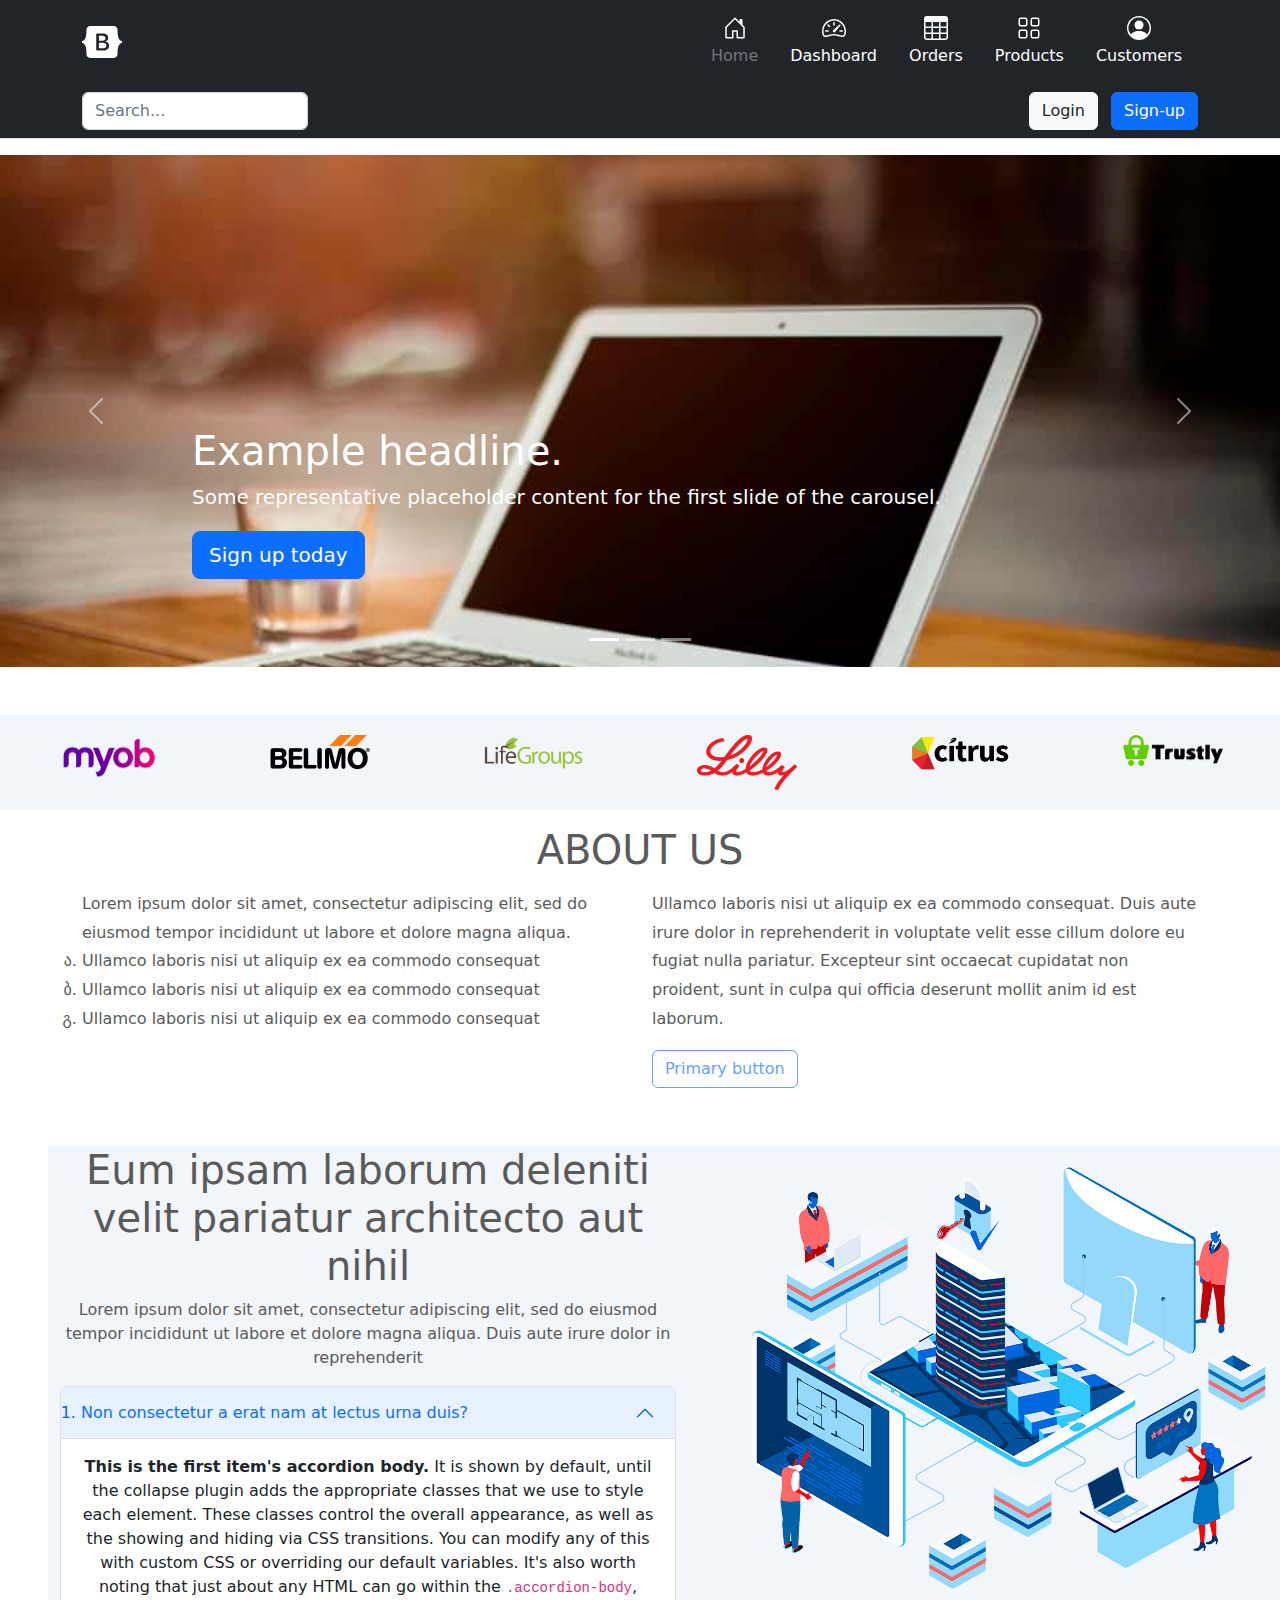
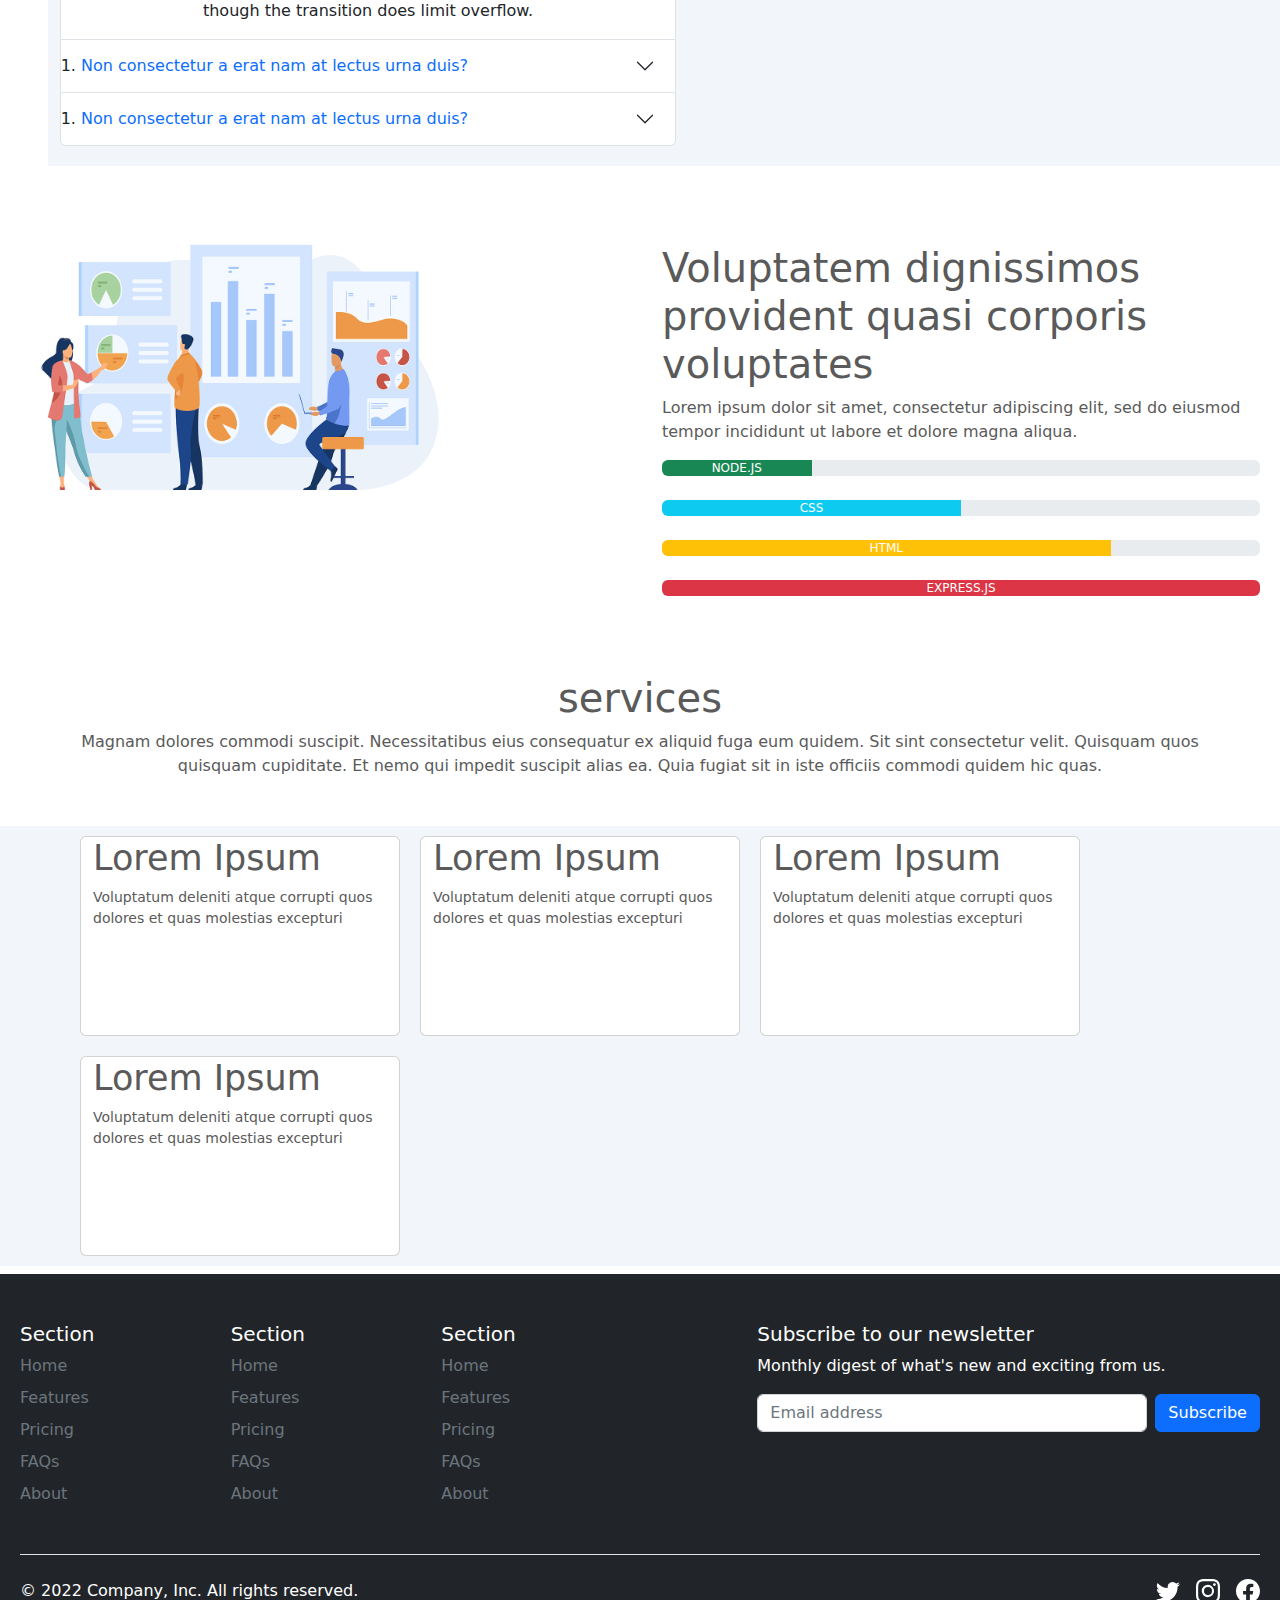
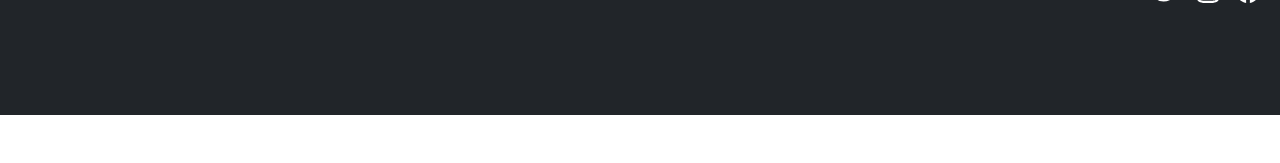
==== index.html @ 11ed3be1 "my first repo on yep program" ====
<!DOCTYPE html>
<html lang="en">

<head>
  <meta charset="UTF-8" />
  <meta http-equiv="X-UA-Compatible" content="IE=edge" />
  <meta name="viewport" content="width=device-width, initial-scale=1.0" />
  <link rel="stylesheet" href="css/bootstrap.min.css" />
  <link rel="stylesheet" href="assignment.css" />
  <link rel="stylesheet" href="styles.css">
  <title>Landing Page</title>
</head>

<body>

  <svg xmlns="http://www.w3.org/2000/svg" style="display: none;">
    <symbol id="bootstrap" viewBox="0 0 118 94">
      <title>Bootstrap</title>
      <path fill="#FFF" fill-rule="evenodd" clip-rule="evenodd"
        d="M24.509 0c-6.733 0-11.715 5.893-11.492 12.284.214 6.14-.064 14.092-2.066 20.577C8.943 39.365 5.547 43.485 0 44.014v5.972c5.547.529 8.943 4.649 10.951 11.153 2.002 6.485 2.28 14.437 2.066 20.577C12.794 88.106 17.776 94 24.51 94H93.5c6.733 0 11.714-5.893 11.491-12.284-.214-6.14.064-14.092 2.066-20.577 2.009-6.504 5.396-10.624 10.943-11.153v-5.972c-5.547-.529-8.934-4.649-10.943-11.153-2.002-6.484-2.28-14.437-2.066-20.577C105.214 5.894 100.233 0 93.5 0H24.508zM80 57.863C80 66.663 73.436 72 62.543 72H44a2 2 0 01-2-2V24a2 2 0 012-2h18.437c9.083 0 15.044 4.92 15.044 12.474 0 5.302-4.01 10.049-9.119 10.88v.277C75.317 46.394 80 51.21 80 57.863zM60.521 28.34H49.948v14.934h8.905c6.884 0 10.68-2.772 10.68-7.727 0-4.643-3.264-7.207-9.012-7.207zM49.948 49.2v16.458H60.91c7.167 0 10.964-2.876 10.964-8.281 0-5.406-3.903-8.178-11.425-8.178H49.948z">
      </path>
    </symbol>
    <symbol id="home" viewBox="0 0 16 16">
      <path fill="#FFF"
        d="M8.354 1.146a.5.5 0 0 0-.708 0l-6 6A.5.5 0 0 0 1.5 7.5v7a.5.5 0 0 0 .5.5h4.5a.5.5 0 0 0 .5-.5v-4h2v4a.5.5 0 0 0 .5.5H14a.5.5 0 0 0 .5-.5v-7a.5.5 0 0 0-.146-.354L13 5.793V2.5a.5.5 0 0 0-.5-.5h-1a.5.5 0 0 0-.5.5v1.293L8.354 1.146zM2.5 14V7.707l5.5-5.5 5.5 5.5V14H10v-4a.5.5 0 0 0-.5-.5h-3a.5.5 0 0 0-.5.5v4H2.5z" />
    </symbol>
    <symbol id="speedometer2" viewBox="0 0 16 16">
      <path fill="#FFF"
        d="M8 4a.5.5 0 0 1 .5.5V6a.5.5 0 0 1-1 0V4.5A.5.5 0 0 1 8 4zM3.732 5.732a.5.5 0 0 1 .707 0l.915.914a.5.5 0 1 1-.708.708l-.914-.915a.5.5 0 0 1 0-.707zM2 10a.5.5 0 0 1 .5-.5h1.586a.5.5 0 0 1 0 1H2.5A.5.5 0 0 1 2 10zm9.5 0a.5.5 0 0 1 .5-.5h1.5a.5.5 0 0 1 0 1H12a.5.5 0 0 1-.5-.5zm.754-4.246a.389.389 0 0 0-.527-.02L7.547 9.31a.91.91 0 1 0 1.302 1.258l3.434-4.297a.389.389 0 0 0-.029-.518z" />
      <path fill="#FFF" fill-rule="evenodd"
        d="M0 10a8 8 0 1 1 15.547 2.661c-.442 1.253-1.845 1.602-2.932 1.25C11.309 13.488 9.475 13 8 13c-1.474 0-3.31.488-4.615.911-1.087.352-2.49.003-2.932-1.25A7.988 7.988 0 0 1 0 10zm8-7a7 7 0 0 0-6.603 9.329c.203.575.923.876 1.68.63C4.397 12.533 6.358 12 8 12s3.604.532 4.923.96c.757.245 1.477-.056 1.68-.631A7 7 0 0 0 8 3z" />
    </symbol>
    <symbol id="table" viewBox="0 0 16 16">
      <path fill="#FFF"
        d="M0 2a2 2 0 0 1 2-2h12a2 2 0 0 1 2 2v12a2 2 0 0 1-2 2H2a2 2 0 0 1-2-2V2zm15 2h-4v3h4V4zm0 4h-4v3h4V8zm0 4h-4v3h3a1 1 0 0 0 1-1v-2zm-5 3v-3H6v3h4zm-5 0v-3H1v2a1 1 0 0 0 1 1h3zm-4-4h4V8H1v3zm0-4h4V4H1v3zm5-3v3h4V4H6zm4 4H6v3h4V8z" />
    </symbol>
    <symbol id="people-circle" viewBox="0 0 16 16">
      <path fill="#FFF" d="M11 6a3 3 0 1 1-6 0 3 3 0 0 1 6 0z" />
      <path fill="#FFF" fill-rule="evenodd"
        d="M0 8a8 8 0 1 1 16 0A8 8 0 0 1 0 8zm8-7a7 7 0 0 0-5.468 11.37C3.242 11.226 4.805 10 8 10s4.757 1.225 5.468 2.37A7 7 0 0 0 8 1z" />
    </symbol>
    <symbol id="grid" viewBox="0 0 16 16">
      <path fill="#FFF"
        d="M1 2.5A1.5 1.5 0 0 1 2.5 1h3A1.5 1.5 0 0 1 7 2.5v3A1.5 1.5 0 0 1 5.5 7h-3A1.5 1.5 0 0 1 1 5.5v-3zM2.5 2a.5.5 0 0 0-.5.5v3a.5.5 0 0 0 .5.5h3a.5.5 0 0 0 .5-.5v-3a.5.5 0 0 0-.5-.5h-3zm6.5.5A1.5 1.5 0 0 1 10.5 1h3A1.5 1.5 0 0 1 15 2.5v3A1.5 1.5 0 0 1 13.5 7h-3A1.5 1.5 0 0 1 9 5.5v-3zm1.5-.5a.5.5 0 0 0-.5.5v3a.5.5 0 0 0 .5.5h3a.5.5 0 0 0 .5-.5v-3a.5.5 0 0 0-.5-.5h-3zM1 10.5A1.5 1.5 0 0 1 2.5 9h3A1.5 1.5 0 0 1 7 10.5v3A1.5 1.5 0 0 1 5.5 15h-3A1.5 1.5 0 0 1 1 13.5v-3zm1.5-.5a.5.5 0 0 0-.5.5v3a.5.5 0 0 0 .5.5h3a.5.5 0 0 0 .5-.5v-3a.5.5 0 0 0-.5-.5h-3zm6.5.5A1.5 1.5 0 0 1 10.5 9h3a1.5 1.5 0 0 1 1.5 1.5v3a1.5 1.5 0 0 1-1.5 1.5h-3A1.5 1.5 0 0 1 9 13.5v-3zm1.5-.5a.5.5 0 0 0-.5.5v3a.5.5 0 0 0 .5.5h3a.5.5 0 0 0 .5-.5v-3a.5.5 0 0 0-.5-.5h-3z" />
    </symbol>
  </svg>
  <svg xmlns="http://www.w3.org/2000/svg" style="display: none;">
    <symbol id="bootstrap" viewBox="0 0 118 94">
      <title>Bootstrap</title>
      <path fill-rule="evenodd" clip-rule="evenodd"
        d="M24.509 0c-6.733 0-11.715 5.893-11.492 12.284.214 6.14-.064 14.092-2.066 20.577C8.943 39.365 5.547 43.485 0 44.014v5.972c5.547.529 8.943 4.649 10.951 11.153 2.002 6.485 2.28 14.437 2.066 20.577C12.794 88.106 17.776 94 24.51 94H93.5c6.733 0 11.714-5.893 11.491-12.284-.214-6.14.064-14.092 2.066-20.577 2.009-6.504 5.396-10.624 10.943-11.153v-5.972c-5.547-.529-8.934-4.649-10.943-11.153-2.002-6.484-2.28-14.437-2.066-20.577C105.214 5.894 100.233 0 93.5 0H24.508zM80 57.863C80 66.663 73.436 72 62.543 72H44a2 2 0 01-2-2V24a2 2 0 012-2h18.437c9.083 0 15.044 4.92 15.044 12.474 0 5.302-4.01 10.049-9.119 10.88v.277C75.317 46.394 80 51.21 80 57.863zM60.521 28.34H49.948v14.934h8.905c6.884 0 10.68-2.772 10.68-7.727 0-4.643-3.264-7.207-9.012-7.207zM49.948 49.2v16.458H60.91c7.167 0 10.964-2.876 10.964-8.281 0-5.406-3.903-8.178-11.425-8.178H49.948z">
      </path>
    </symbol>
    <symbol id="facebook" viewBox="0 0 16 16">
      <path fill="#fff"
        d="M16 8.049c0-4.446-3.582-8.05-8-8.05C3.58 0-.002 3.603-.002 8.05c0 4.017 2.926 7.347 6.75 7.951v-5.625h-2.03V8.05H6.75V6.275c0-2.017 1.195-3.131 3.022-3.131.876 0 1.791.157 1.791.157v1.98h-1.009c-.993 0-1.303.621-1.303 1.258v1.51h2.218l-.354 2.326H9.25V16c3.824-.604 6.75-3.934 6.75-7.951z" />
    </symbol>
    <symbol id="instagram" viewBox="0 0 16 16">
      <path fill="#fff"
        d="M8 0C5.829 0 5.556.01 4.703.048 3.85.088 3.269.222 2.76.42a3.917 3.917 0 0 0-1.417.923A3.927 3.927 0 0 0 .42 2.76C.222 3.268.087 3.85.048 4.7.01 5.555 0 5.827 0 8.001c0 2.172.01 2.444.048 3.297.04.852.174 1.433.372 1.942.205.526.478.972.923 1.417.444.445.89.719 1.416.923.51.198 1.09.333 1.942.372C5.555 15.99 5.827 16 8 16s2.444-.01 3.298-.048c.851-.04 1.434-.174 1.943-.372a3.916 3.916 0 0 0 1.416-.923c.445-.445.718-.891.923-1.417.197-.509.332-1.09.372-1.942C15.99 10.445 16 10.173 16 8s-.01-2.445-.048-3.299c-.04-.851-.175-1.433-.372-1.941a3.926 3.926 0 0 0-.923-1.417A3.911 3.911 0 0 0 13.24.42c-.51-.198-1.092-.333-1.943-.372C10.443.01 10.172 0 7.998 0h.003zm-.717 1.442h.718c2.136 0 2.389.007 3.232.046.78.035 1.204.166 1.486.275.373.145.64.319.92.599.28.28.453.546.598.92.11.281.24.705.275 1.485.039.843.047 1.096.047 3.231s-.008 2.389-.047 3.232c-.035.78-.166 1.203-.275 1.485a2.47 2.47 0 0 1-.599.919c-.28.28-.546.453-.92.598-.28.11-.704.24-1.485.276-.843.038-1.096.047-3.232.047s-2.39-.009-3.233-.047c-.78-.036-1.203-.166-1.485-.276a2.478 2.478 0 0 1-.92-.598 2.48 2.48 0 0 1-.6-.92c-.109-.281-.24-.705-.275-1.485-.038-.843-.046-1.096-.046-3.233 0-2.136.008-2.388.046-3.231.036-.78.166-1.204.276-1.486.145-.373.319-.64.599-.92.28-.28.546-.453.92-.598.282-.11.705-.24 1.485-.276.738-.034 1.024-.044 2.515-.045v.002zm4.988 1.328a.96.96 0 1 0 0 1.92.96.96 0 0 0 0-1.92zm-4.27 1.122a4.109 4.109 0 1 0 0 8.217 4.109 4.109 0 0 0 0-8.217zm0 1.441a2.667 2.667 0 1 1 0 5.334 2.667 2.667 0 0 1 0-5.334z" />
    </symbol>
    <symbol id="twitter" viewBox="0 0 16 16">
      <path fill="#fff"
        d="M5.026 15c6.038 0 9.341-5.003 9.341-9.334 0-.14 0-.282-.006-.422A6.685 6.685 0 0 0 16 3.542a6.658 6.658 0 0 1-1.889.518 3.301 3.301 0 0 0 1.447-1.817 6.533 6.533 0 0 1-2.087.793A3.286 3.286 0 0 0 7.875 6.03a9.325 9.325 0 0 1-6.767-3.429 3.289 3.289 0 0 0 1.018 4.382A3.323 3.323 0 0 1 .64 6.575v.045a3.288 3.288 0 0 0 2.632 3.218 3.203 3.203 0 0 1-.865.115 3.23 3.23 0 0 1-.614-.057 3.283 3.283 0 0 0 3.067 2.277A6.588 6.588 0 0 1 .78 13.58a6.32 6.32 0 0 1-.78-.045A9.344 9.344 0 0 0 5.026 15z" />
    </symbol>
  </svg>


  <header class="bg-dark">
    <div class="px-3 py-2 text-bg-dark">
      <div class="container">
        <div class="d-flex flex-wrap align-items-center justify-content-center justify-content-lg-start">
          <a href="/" class="d-flex align-items-center my-2 my-lg-0 me-lg-auto text-white text-decoration-none">
            <svg class="bi me-2" width="40" height="32" role="img" aria-label="Bootstrap">
              <use xlink:href="#bootstrap" />
            </svg>
          </a>

          <ul class="nav col-12 col-lg-auto my-2 justify-content-center my-md-0 text-small">
            <li>
              <a href="#" class="nav-link text-secondary">
                <svg class="bi d-block mx-auto mb-1" width="24" height="24">
                  <use xlink:href="#home" />
                </svg>
                Home
              </a>
            </li>
            <li>
              <a href="#" class="nav-link text-white">
                <svg class="bi d-block mx-auto mb-1" width="24" height="24">
                  <use xlink:href="#speedometer2" />
                </svg>
                Dashboard
              </a>
            </li>
            <li>
              <a href="#" class="nav-link text-white">
                <svg class="bi d-block mx-auto mb-1" width="24" height="24">
                  <use xlink:href="#table" />
                </svg>
                Orders
              </a>
            </li>
            <li>
              <a href="#" class="nav-link text-white">
                <svg class="bi d-block mx-auto mb-1" width="24" height="24">
                  <use xlink:href="#grid" />
                </svg>
                Products
              </a>
            </li>
            <li>
              <a href="#" class="nav-link text-white">
                <svg class="bi d-block mx-auto mb-1" width="24" height="24">
                  <use xlink:href="#people-circle" />
                </svg>
                Customers
              </a>
            </li>
          </ul>
        </div>
      </div>
    </div>
    <div class="px-3 py-2 border-bottom mb-3">
      <div class="container d-flex flex-wrap justify-content-center">
        <form class="col-12 col-lg-auto mb-2 mb-lg-0 me-lg-auto" role="search">
          <input type="search" class="form-control" placeholder="Search..." aria-label="Search">
        </form>

        <div class="text-end">
          <button type="button" class="btn btn-light text-dark me-2">Login</button>
          <button type="button" class="btn btn-primary">Sign-up</button>
        </div>
      </div>
    </div>
  </header>





  <!-------CAROUSEL SECTION-->
  <div id="myCarousel" class="carousel slide" data-bs-ride="carousel">
    <div class="carousel-indicators">
      <button type="button" data-bs-target="#myCarousel" data-bs-slide-to="0" class="active" aria-current="true"
        aria-label="Slide 1"></button>
      <button type="button" data-bs-target="#myCarousel" data-bs-slide-to="1" aria-label="Slide 2"></button>
      <button type="button" data-bs-target="#myCarousel" data-bs-slide-to="2" aria-label="Slide 3"></button>
    </div>
    <div class="carousel-inner">
      <div class="carousel-item active">
        <img src="laptop-img4.jpeg" class="bd-placeholder-img img-fluid" width="100%" height="100%" alt="">
        <div class="container">
          <div class="carousel-caption text-start">
            <h1>Example headline.</h1>
            <p>Some representative placeholder content for the first slide of the carousel.</p>
            <p><a class="btn btn-lg btn-primary" href="#">Sign up today</a></p>
          </div>
        </div>
      </div>
      <div class="carousel-item">
        <img src="laptop2.jpeg" class="bd-placeholder-img img-fluid" width="100%" height="100%" alt="">
        <div class="container">
          <div class="carousel-caption">
            <h1>Another example headline.</h1>
            <p>Some representative placeholder content for the second slide of the carousel.</p>
            <p><a class="btn btn-lg btn-primary" href="#">Learn more</a></p>
          </div>
        </div>
      </div>
      <div class="carousel-item">
        <!-- <svg class="bd-placeholder-img" width="100%" height="100%" xmlns="http://www.w3.org/2000/svg" aria-hidden="true" preserveAspectRatio="xMidYMid slice" focusable="false"><rect width="100%" height="100%" fill="#777"/></svg> -->
        <img src="laptop1.jpeg" class="bd-placeholder-img img-fluid" width="100%" height="100%" alt="">
        <div class="container">
          <div class="carousel-caption text-end">
            <h1>One more for good measure.</h1>
            <p>Some representative placeholder content for the third slide of this carousel.</p>
            <p><a class="btn btn-lg btn-primary" href="#">Browse gallery</a></p>
          </div>
        </div>
      </div>
    </div>
    <button class="carousel-control-prev" type="button" data-bs-target="#myCarousel" data-bs-slide="prev">
      <span class="carousel-control-prev-icon" aria-hidden="true"></span>
      <span class="visually-hidden">Previous</span>
    </button>
    <button class="carousel-control-next" type="button" data-bs-target="#myCarousel" data-bs-slide="next">
      <span class="carousel-control-next-icon" aria-hidden="true"></span>
      <span class="visually-hidden">Next</span>
    </button>
  </div>
  <!----END OF CAROUSEL SECTION-->

  <!----JUMP-->
  <div class="container-fluid jump-1 text-center">
    <div class="row">
      <div class="col-lg-2 col-md-4 col-sm-12">
        <img class="jump" src="client-1.png" width="120px" alt="">
      </div>
      <div class="col-lg-2 col-md-4 col-sm-12">
        <img class="jump" src="client-2.png" width="120px" alt="">
      </div>
      <div class="col-lg-2 col-md-4 col-sm-12">
        <img class="jump" src="client-3.png" width="120px" alt="">
      </div>
      <div class="col-lg-2 col-md-4 col-sm-12">
        <img class="jump" src="client-4.png" width="120px" alt="">
      </div>
      <div class="col-lg-2 col-md-4 col-sm-12">
        <img class="jump" src="client-5.png" width="120px" alt="">
      </div>
      <div class="col-lg-2 col-md-4 col-sm-12">
        <img class="jump" src="client-6.png" width="120px" alt="">
      </div>
    </div>
  </div>
  <!-----END OF JUMP-->




  <!------ABOUT US PAGE----->
  <div class="container about-us">
    <h1 class="text-center m-3">ABOUT US</h1>
    <div class="row">
      <div class="col-lg-6 col-md-6">
        Lorem ipsum dolor sit amet, consectetur adipiscing elit, sed do eiusmod tempor incididunt ut labore et dolore
        magna aliqua.
        <li class="li">Ullamco laboris nisi ut aliquip ex ea commodo consequat</li>
        <li class="li">Ullamco laboris nisi ut aliquip ex ea commodo consequat</li>
        <li class="li">Ullamco laboris nisi ut aliquip ex ea commodo consequat</li>
      </div>

      <div class="col-lg-6 col-md-6">
        Ullamco laboris nisi ut aliquip ex ea commodo consequat. Duis aute irure dolor in reprehenderit in voluptate
        velit esse cillum dolore eu fugiat nulla pariatur. Excepteur sint occaecat cupidatat non proident, sunt in culpa
        qui officia deserunt mollit anim id est laborum. <br>
        <button type="button" class="btn btn-outline-primary mt-3 button-us" disabled>Primary button</button>
      </div>
    </div>
  </div>

  <!------END ABOUT US PAGE----->


  <!----------ACCORDION------->

  <div class="container-fluid m-5 text-center acc">
    <div class="row">
      <div class="col-lg-6 col-md-6 col-sm-12">
        <h1>Eum ipsam laborum deleniti velit pariatur architecto aut nihil</h1>
        <p>Lorem ipsum dolor sit amet, consectetur adipiscing elit, sed do eiusmod tempor incididunt ut labore et dolore
          magna aliqua. Duis aute irure dolor in reprehenderit</p>

        <!----  accordion--->
        <div class="accordion" id="accordionExample">
          <div class="accordion-item">
            <h2 class="accordion-header" id="headingOne">
              <button class="accordion-button" type="button" data-bs-toggle="collapse" data-bs-target="#collapseOne"
                aria-expanded="true" aria-controls="collapseOne">
                <li class="lli"><a href="">Non consectetur a erat nam at lectus urna duis?</a></li>
              </button>
            </h2>
            <div id="collapseOne" class="accordion-collapse collapse show" aria-labelledby="headingOne"
              data-bs-parent="#accordionExample">
              <div class="accordion-body">
                <strong>This is the first item's accordion body.</strong> It is shown by default, until the collapse
                plugin adds the appropriate classes that we use to style each element. These classes control the overall
                appearance, as well as the showing and hiding via CSS transitions. You can modify any of this with
                custom CSS or overriding our default variables. It's also worth noting that just about any HTML can go
                within the <code>.accordion-body</code>, though the transition does limit overflow.
              </div>
            </div>
          </div>
          <div class="accordion-item">
            <h2 class="accordion-header" id="headingTwo">
              <button class="accordion-button collapsed" type="button" data-bs-toggle="collapse"
                data-bs-target="#collapseTwo" aria-expanded="false" aria-controls="collapseTwo">
                <li class="lli"><a href="#">Non consectetur a erat nam at lectus urna duis?</a></li>
              </button>
            </h2>
            <div id="collapseTwo" class="accordion-collapse collapse" aria-labelledby="headingTwo"
              data-bs-parent="#accordionExample">
              <div class="accordion-body">
                <strong>This is the second item's accordion body.</strong> It is hidden by default, until the collapse
                plugin adds the appropriate classes that we use to style each element. These classes control the overall
                appearance, as well as the showing and hiding via CSS transitions. You can modify any of this with
                custom CSS or overriding our default variables. It's also worth noting that just about any HTML can go
                within the <code>.accordion-body</code>, though the transition does limit overflow.
              </div>
            </div>
          </div>
          <div class="accordion-item">
            <h2 class="accordion-header" id="headingThree">
              <button class="accordion-button collapsed" type="button" data-bs-toggle="collapse"
                data-bs-target="#collapseThree" aria-expanded="false" aria-controls="collapseThree">
                <li class="lli"><a href="#">Non consectetur a erat nam at lectus urna duis?</a></li>
              </button>
            </h2>
            <div id="collapseThree" class="accordion-collapse collapse" aria-labelledby="headingThree"
              data-bs-parent="#accordionExample">
              <div class="accordion-body">
                <strong>This is the third item's accordion body.</strong> It is hidden by default, until the collapse
                plugin adds the appropriate classes that we use to style each element. These classes control the overall
                appearance, as well as the showing and hiding via CSS transitions. You can modify any of this with
                custom CSS or overriding our default variables. It's also worth noting that just about any HTML can go
                within the <code>.accordion-body</code>, though the transition does limit overflow.
              </div>
            </div>
          </div>
        </div>
      </div>
      <div class="col-lg-6 col-md-6 col-sm-12">
        <img class="img-fluid" src="why-us.png" alt="">
      </div>
    </div>
  </div>

  <!--PROGRESS BAR------>
  <div class="container-fluid pross">
    <div class="row">
      <div class="col-lg-6 col-md-6 col-sm-12">
        <img src="skills.png" width="400px" alt="">
      </div>


      <div class="col-lg-6 col-md-6 col-sm-12">
        <h1>Voluptatem dignissimos provident quasi corporis voluptates</h1>
        <p>Lorem ipsum dolor sit amet, consectetur adipiscing elit, sed do eiusmod tempor incididunt ut labore et dolore
          magna aliqua.
        </p>
        <div class="progress">
          <div class="progress-bar bg-success" role="progressbar" aria-label="Success example" style="width: 25%"
            aria-valuenow="25" aria-valuemin="0" aria-valuemax="100">NODE.JS</div>
        </div>
        <br>
        <div class="progress">
          <div class="progress-bar bg-info" role="progressbar" aria-label="Info example" style="width: 50%"
            aria-valuenow="50" aria-valuemin="0" aria-valuemax="100">CSS</div>
        </div>
        <br>
        <div class="progress">
          <div class="progress-bar bg-warning" role="progressbar" aria-label="Warning example" style="width: 75%"
            aria-valuenow="75" aria-valuemin="0" aria-valuemax="100">HTML</div>
        </div>
        <br>
        <div class="progress">
          <div class="progress-bar bg-danger" role="progressbar" aria-label="Danger example" style="width: 100%"
            aria-valuenow="100" aria-valuemin="0" aria-valuemax="100">EXPRESS.JS</div>
        </div>

      </div>
    </div>
  </div>
  <!-------END OF PROGRESS BAR-->

  <div class="container-fluid">
    <div class="services text-center m-5">
      <h1>services</h1>
      <p>Magnam dolores commodi suscipit. Necessitatibus eius consequatur ex aliquid fuga eum quidem. Sit sint
        consectetur velit. Quisquam quos quisquam cupiditate. Et nemo qui impedit suscipit alias ea. Quia fugiat sit in
        iste officiis commodi quidem hic quas.</p>
    </div>
  </div>

  <div class="container-fluid sect-services">
    <div class="container">
      <div class="row mb-2">
        <div class=" card col-lg-3 col-md-6" id="box">
          <h1>Lorem Ipsum</h1>
          <p>Voluptatum deleniti atque corrupti quos dolores et quas molestias excepturi</p>
        </div>

        <div class=" card col-lg-3 col-md-6" id="box">
          <h1>Lorem Ipsum</h1>
          <p>Voluptatum deleniti atque corrupti quos dolores et quas molestias excepturi</p>
        </div>

        <div class="card col-lg-3 col-md-6" id="box">
          <h1>Lorem Ipsum</h1>
          <p>Voluptatum deleniti atque corrupti quos dolores et quas molestias excepturi</p>
        </div>

        <div class="card col-lg-3 col-md-6" id="box">
          <h1>Lorem Ipsum</h1>
          <p>Voluptatum deleniti atque corrupti quos dolores et quas molestias excepturi</p>
        </div>
      </div>
    </div>
  </div>













  <!----footer page----->
  <div class="container-fluid bg-dark text-bg-dark">
    <footer class="py-5 mx-2">
      <div class="row">
        <div class="col-6 col-md-2 mb-3">
          <h5>Section</h5>
          <ul class="nav flex-column">
            <li class="nav-item mb-2"><a href="#" class="nav-link p-0 text-muted">Home</a></li>
            <li class="nav-item mb-2"><a href="#" class="nav-link p-0 text-muted">Features</a></li>
            <li class="nav-item mb-2"><a href="#" class="nav-link p-0 text-muted">Pricing</a></li>
            <li class="nav-item mb-2"><a href="#" class="nav-link p-0 text-muted">FAQs</a></li>
            <li class="nav-item mb-2"><a href="#" class="nav-link p-0 text-muted">About</a></li>
          </ul>
        </div>

        <div class="col-6 col-md-2 mb-3">
          <h5>Section</h5>
          <ul class="nav flex-column">
            <li class="nav-item mb-2"><a href="#" class="nav-link p-0 text-muted">Home</a></li>
            <li class="nav-item mb-2"><a href="#" class="nav-link p-0 text-muted">Features</a></li>
            <li class="nav-item mb-2"><a href="#" class="nav-link p-0 text-muted">Pricing</a></li>
            <li class="nav-item mb-2"><a href="#" class="nav-link p-0 text-muted">FAQs</a></li>
            <li class="nav-item mb-2"><a href="#" class="nav-link p-0 text-muted">About</a></li>
          </ul>
        </div>

        <div class="col-6 col-md-2 mb-3">
          <h5>Section</h5>
          <ul class="nav flex-column">
            <li class="nav-item mb-2"><a href="#" class="nav-link p-0 text-muted">Home</a></li>
            <li class="nav-item mb-2"><a href="#" class="nav-link p-0 text-muted">Features</a></li>
            <li class="nav-item mb-2"><a href="#" class="nav-link p-0 text-muted">Pricing</a></li>
            <li class="nav-item mb-2"><a href="#" class="nav-link p-0 text-muted">FAQs</a></li>
            <li class="nav-item mb-2"><a href="#" class="nav-link p-0 text-muted">About</a></li>
          </ul>
        </div>

        <div class="col-md-5 offset-md-1 mb-3">
          <form>
            <h5>Subscribe to our newsletter</h5>
            <p>Monthly digest of what's new and exciting from us.</p>
            <div class="d-flex flex-column flex-sm-row w-100 gap-2">
              <label for="newsletter1" class="visually-hidden">Email address</label>
              <input id="newsletter1" type="text" class="form-control" placeholder="Email address">
              <button class="btn btn-primary" type="button">Subscribe</button>
            </div>
          </form>
        </div>
      </div>

      <div class="d-flex flex-column flex-sm-row justify-content-between py-4 my-4 border-top">
        <p>&copy; 2022 Company, Inc. All rights reserved.</p>
        <ul class="list-unstyled d-flex">
          <li class="ms-3"><a class="link-dark" href="#"><svg class="bi" width="24" height="24">
                <use xlink:href="#twitter" />
              </svg></a></li>
          <li class="ms-3"><a class="link-dark" href="#"><svg class="bi" width="24" height="24">
                <use xlink:href="#instagram" />
              </svg></a></li>
          <li class="ms-3"><a class="link-dark" href="#"><svg class="bi" width="24" height="24">
                <use xlink:href="#facebook" />
              </svg></a></li>
        </ul>
      </div>
    </footer>
  </div>










  <script src="js/bootstrap.min.js"></script>
</body>

</html>
---- styles.css ----
body {
    padding-top: 0rem;
    padding-bottom: 3rem;
    color: #5a5a5a;
  }
  
  
  /* CUSTOMIZE THE CAROUSEL
  -------------------------------------------------- */
  
  /* Carousel base class */
  .carousel {
    margin-bottom: 3rem;
  }
  /* Since positioning the image, we need to help out the caption */
  .carousel-caption {
    bottom: 3rem;
    z-index: 10;
  }
  
  /* Declare heights because of positioning of img element */
  .carousel-item {
    height: 32rem;
  }
  
  
  /* MARKETING CONTENT
  -------------------------------------------------- */
  
  /* Center align the text within the three columns below the carousel */
  .marketing .col-lg-4 {
    margin-bottom: 1.5rem;
    text-align: center;
  }
  /* rtl:begin:ignore */
  .marketing .col-lg-4 p {
    margin-right: .75rem;
    margin-left: .75rem;
  }
  /* rtl:end:ignore */
  
  
  /* Featurettes
  ------------------------- */
  
  .featurette-divider {
    margin: 5rem 0; /* Space out the Bootstrap <hr> more */
  }
  
  /* Thin out the marketing headings */
  /* rtl:begin:remove */
  .featurette-heading {
    letter-spacing: -.05rem;
  }
  
  /* rtl:end:remove */
  
  /* RESPONSIVE CSS
  -------------------------------------------------- */
  
  @media (min-width: 40em) {
    /* Bump up size of carousel content */
    .carousel-caption p {
      margin-bottom: 1.25rem;
      font-size: 1.25rem;
      line-height: 1.4;
    }
  
    .featurette-heading {
      font-size: 50px;
    }
  }
  
  @media (min-width: 62em) {
    .featurette-heading {
      margin-top: 7rem;
    }
  }
  

.acc{
  background-color: #F2F5F9;
}

.jump-1{
  background-color: #F2F5F9;
}

  .jump{
    padding: 10px;
    margin: 10px;
  }

  .about-us{
    line-height: 1.8;
    margin-bottom: 20px;
  }

  .li{
    list-style-type:georgian
  }
.button-us{
  margin-bottom: 10px;
}

.lli{
  list-style-type: alpha;
}

.lli a{
  text-decoration: none;
}

.accordion{
  margin-bottom: 20px;
}

.pross{
  margin: 10px;
  padding: 30px;
}

.sect-services{
  font-size: 14px;
  background-color: #F2F5F9;
}
.sect-services h1{
  font-size: 2.5em;
}

.card{
  width: 20rem;
  margin: 10px;
  height: 200px;
}
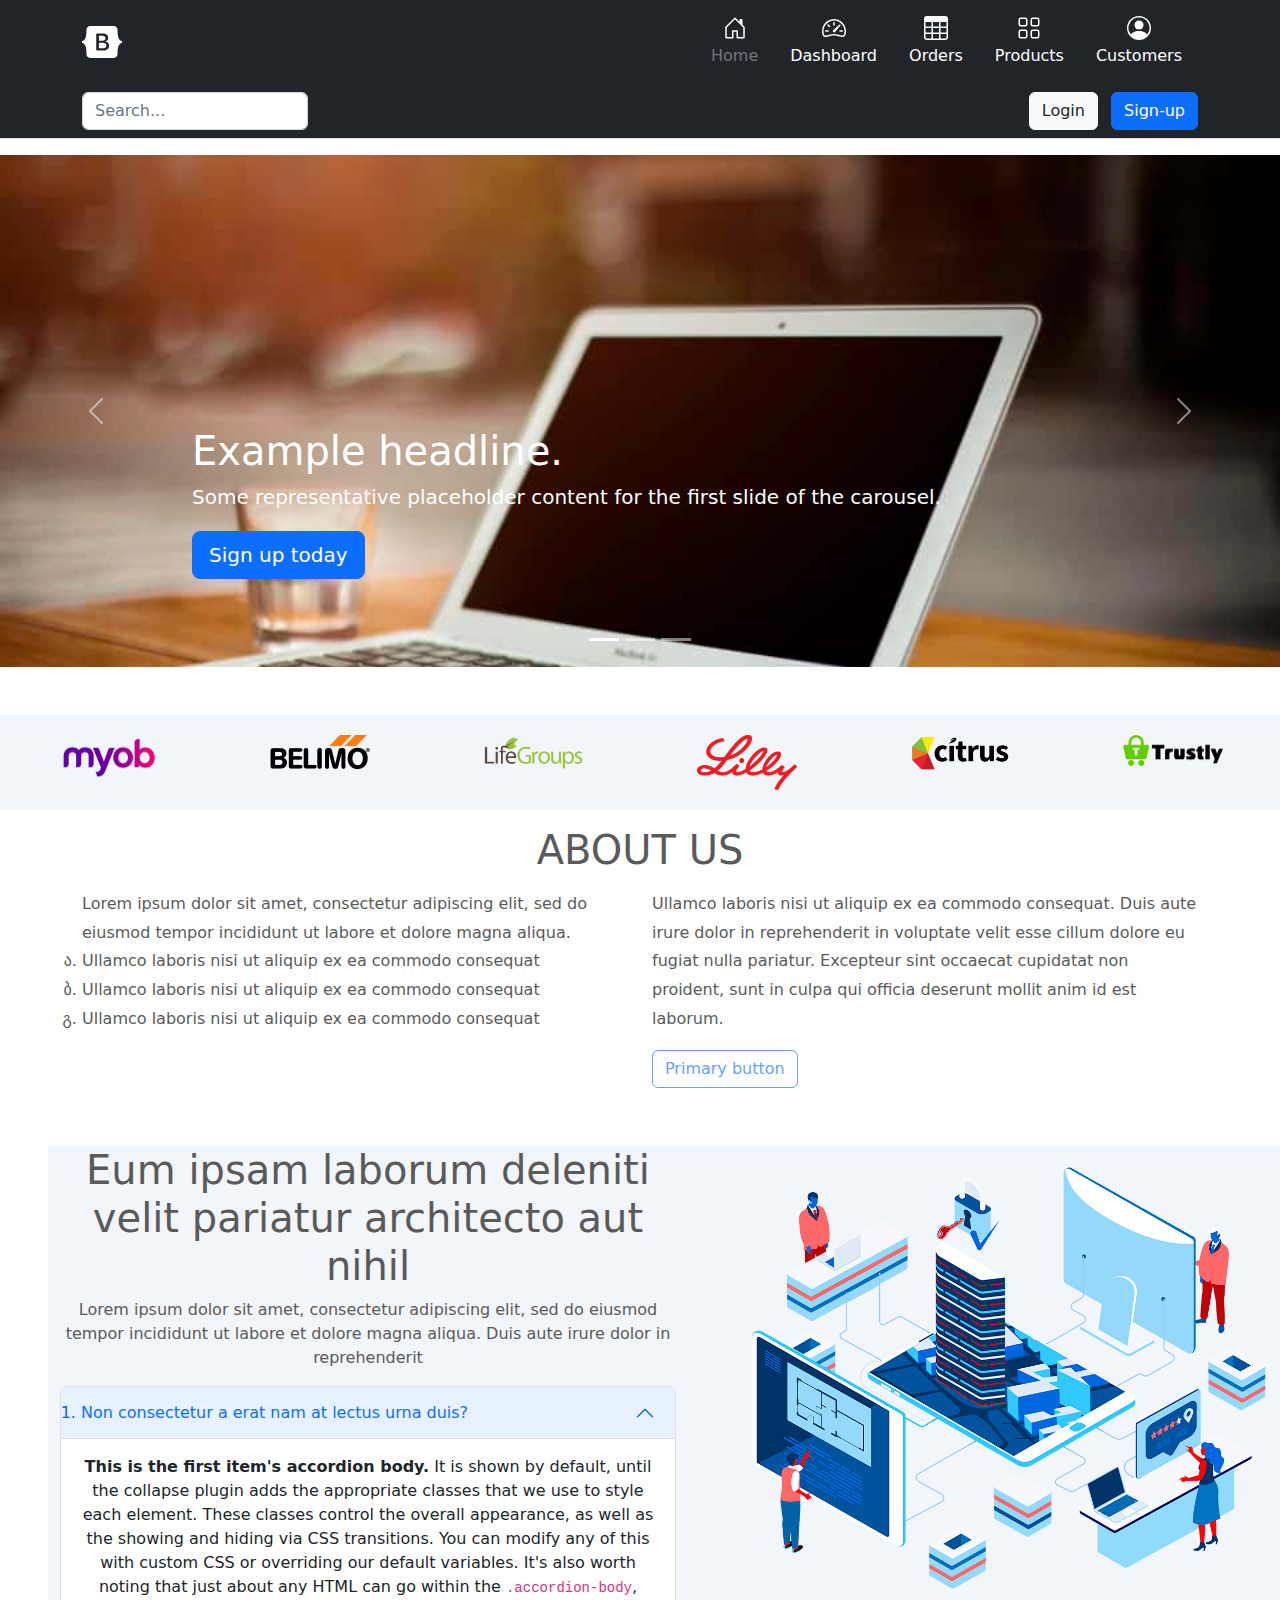
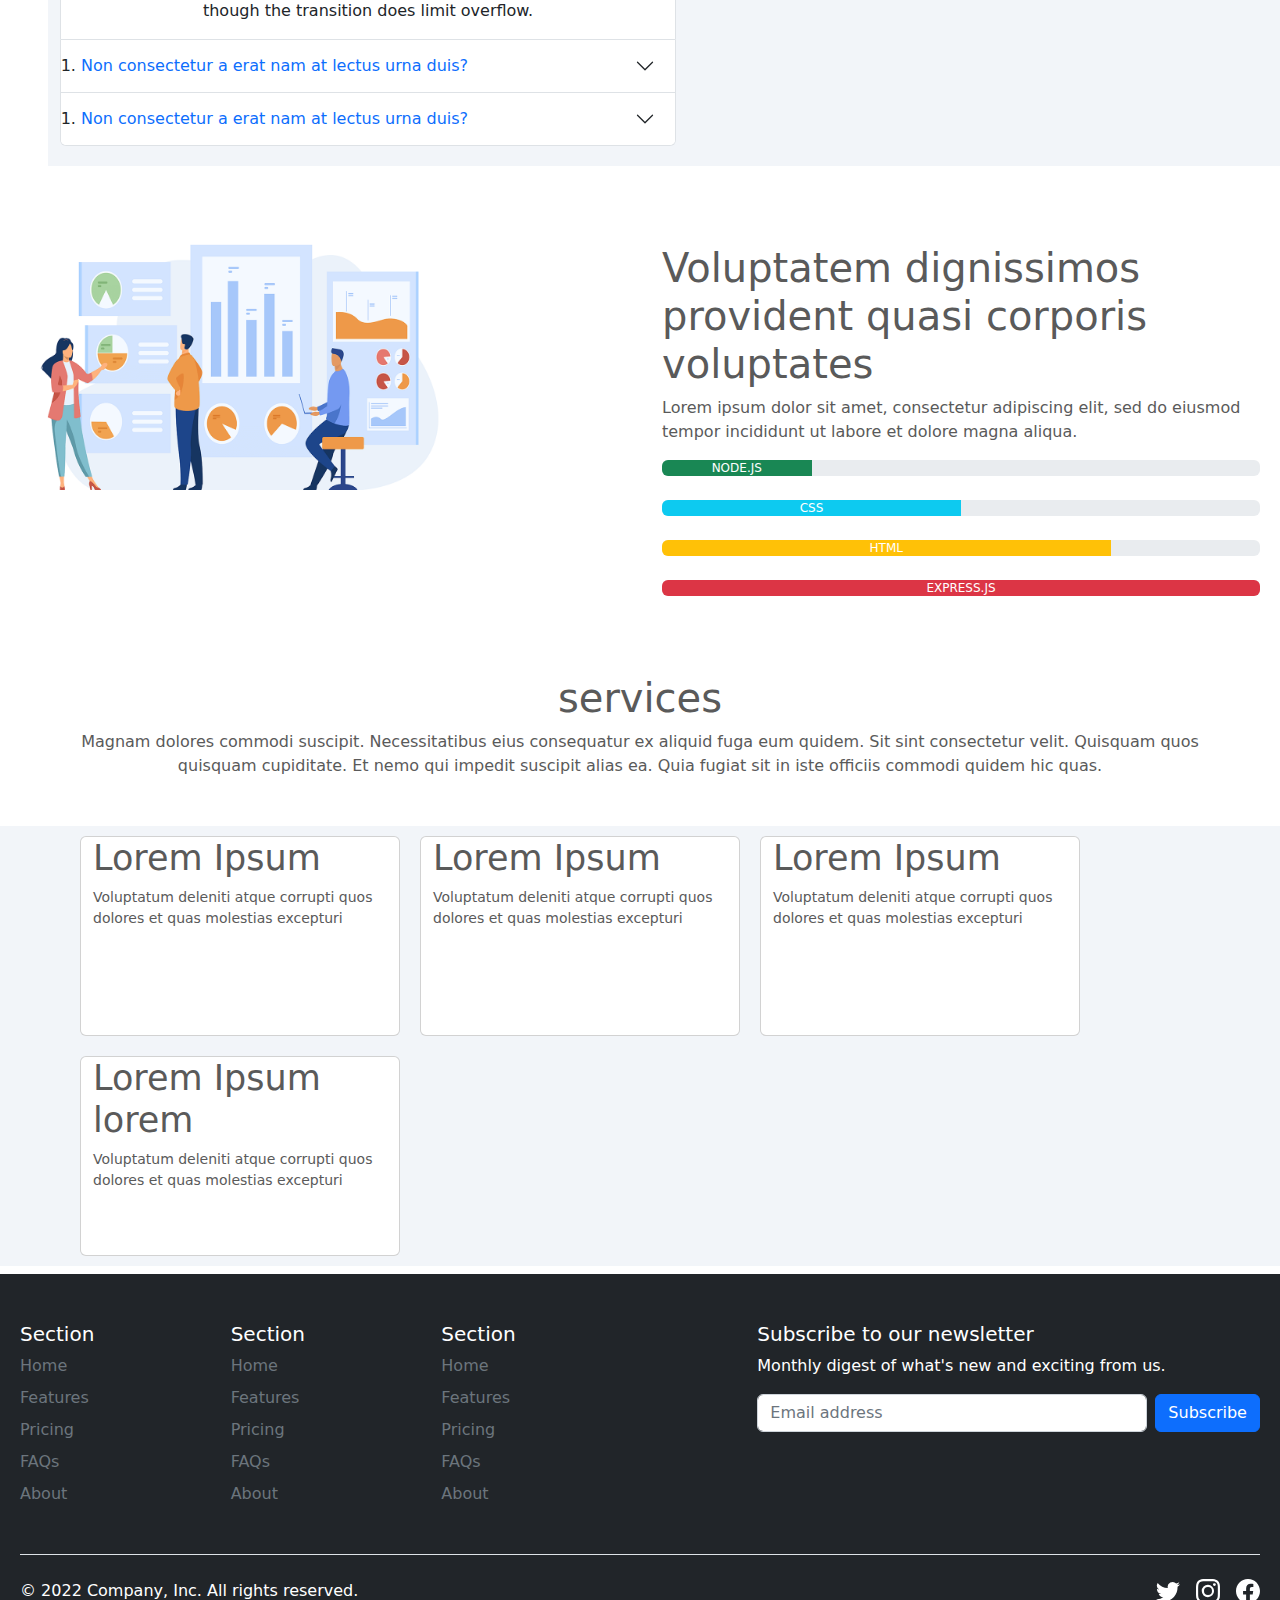
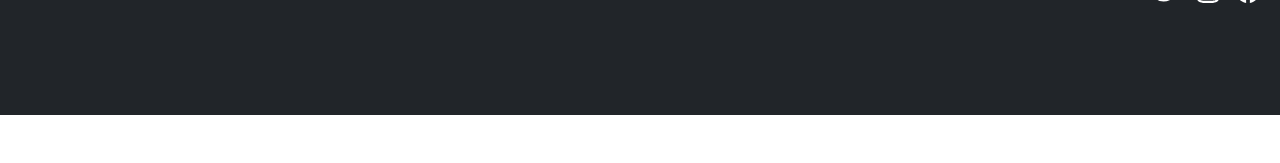
==== commit 66aa3fa7: "Updates" ====
--- a/index.html
+++ b/index.html
@@ -382,7 +382,7 @@
         </div>
 
         <div class="card col-lg-3 col-md-6" id="box">
-          <h1>Lorem Ipsum</h1>
+          <h1>Lorem Ipsum lorem</h1>
           <p>Voluptatum deleniti atque corrupti quos dolores et quas molestias excepturi</p>
         </div>
       </div>
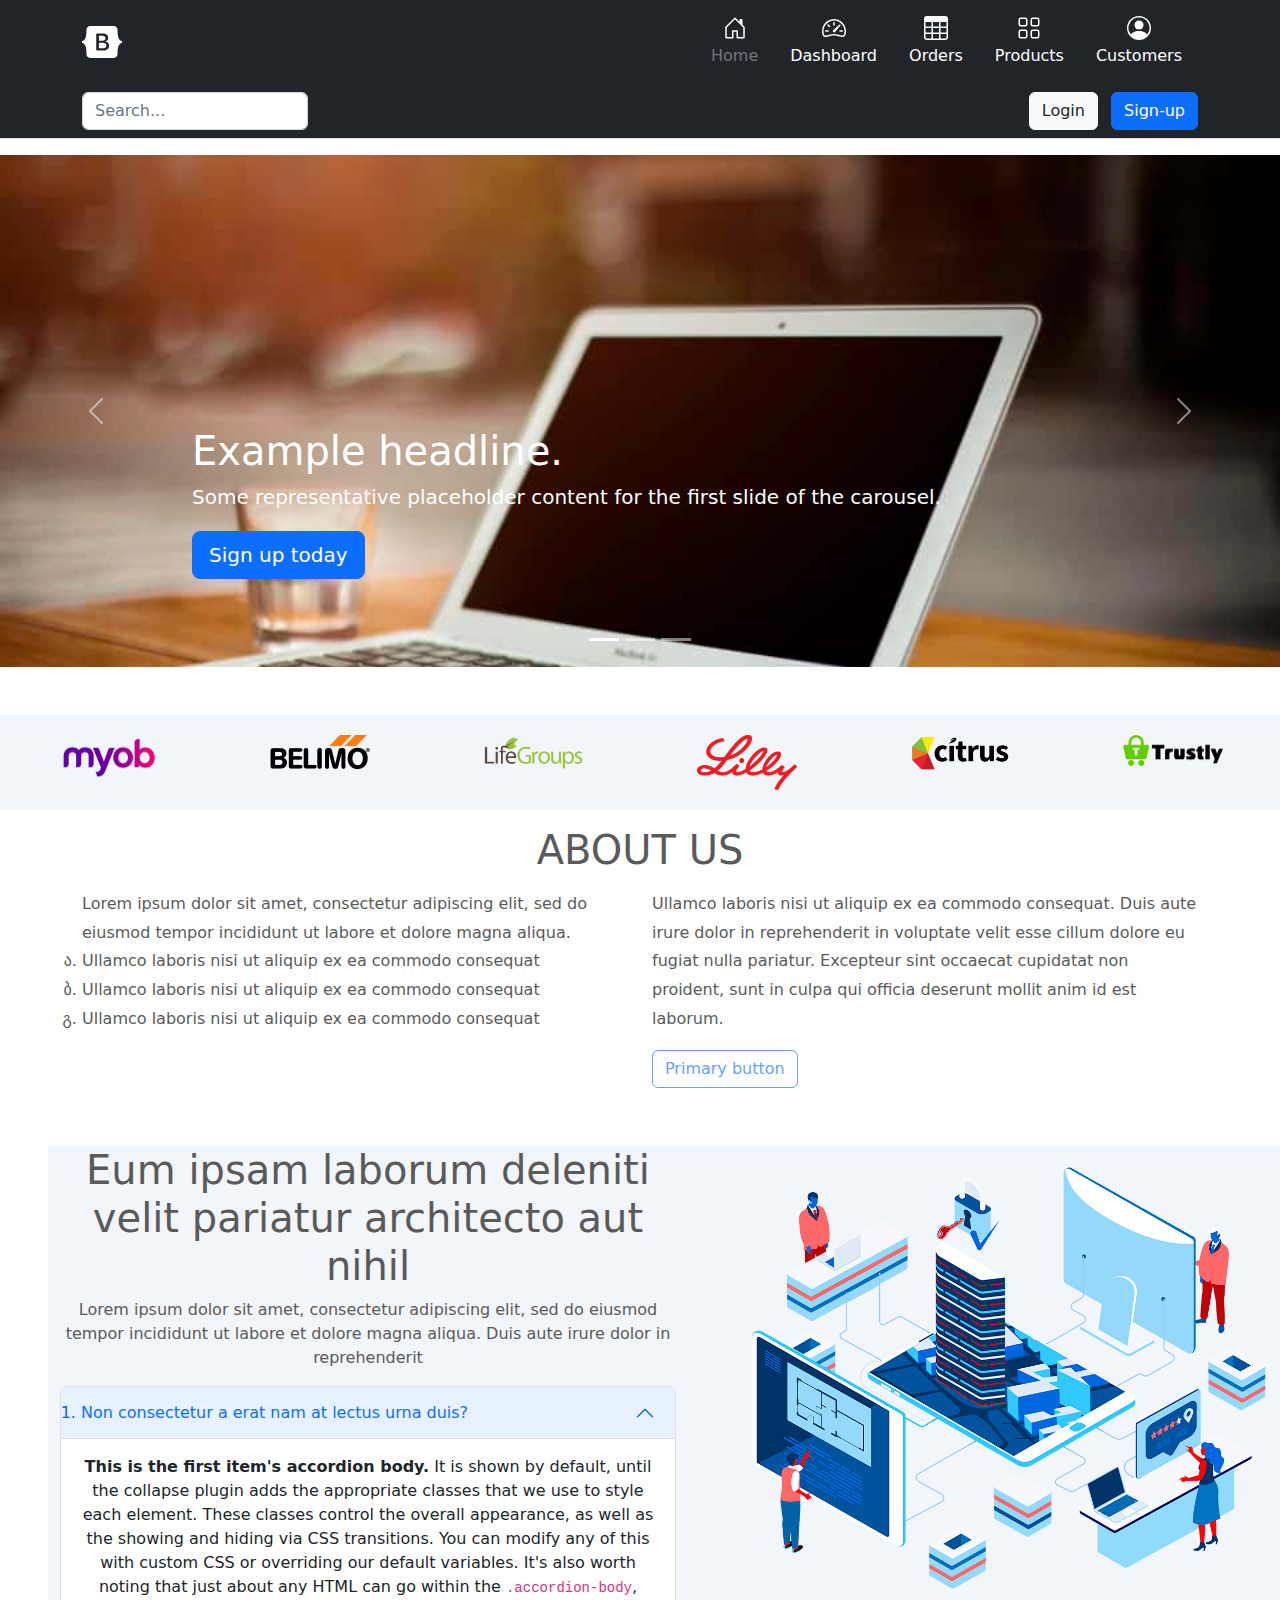
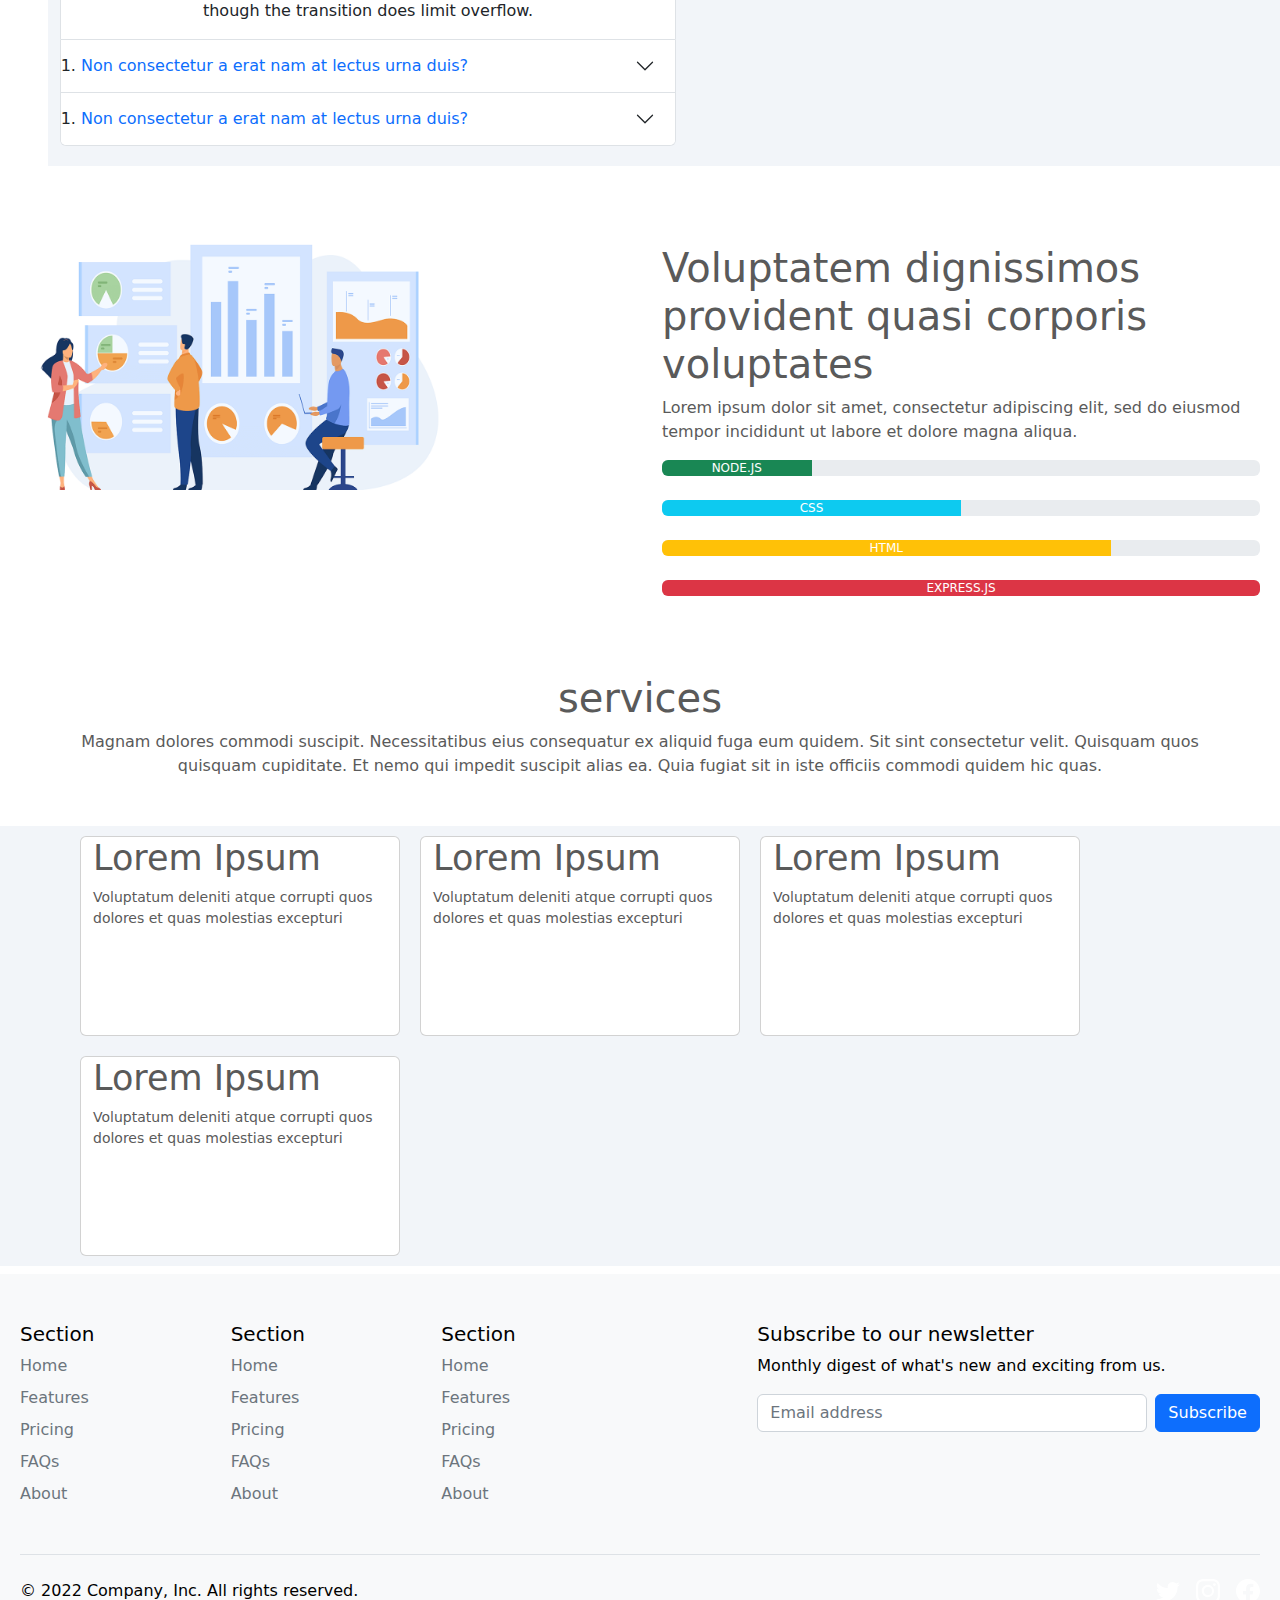
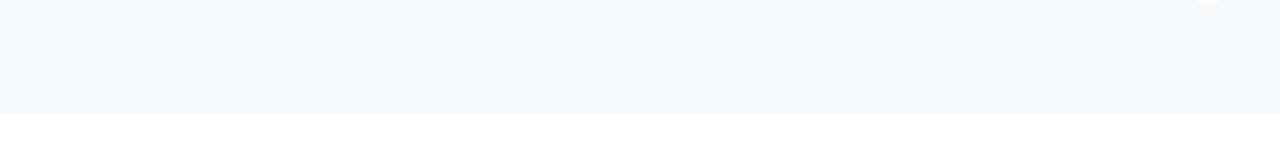
==== commit 8c972d28: "change my background footer page" ====
--- a/index.html
+++ b/index.html
@@ -382,7 +382,7 @@
         </div>
 
         <div class="card col-lg-3 col-md-6" id="box">
-          <h1>Lorem Ipsum lorem</h1>
+          <h1>Lorem Ipsum</h1>
           <p>Voluptatum deleniti atque corrupti quos dolores et quas molestias excepturi</p>
         </div>
       </div>
@@ -402,7 +402,7 @@
 
 
   <!----footer page----->
-  <div class="container-fluid bg-dark text-bg-dark">
+  <div class="container-fluid bg-light text-bg-light">
     <footer class="py-5 mx-2">
       <div class="row">
         <div class="col-6 col-md-2 mb-3">
